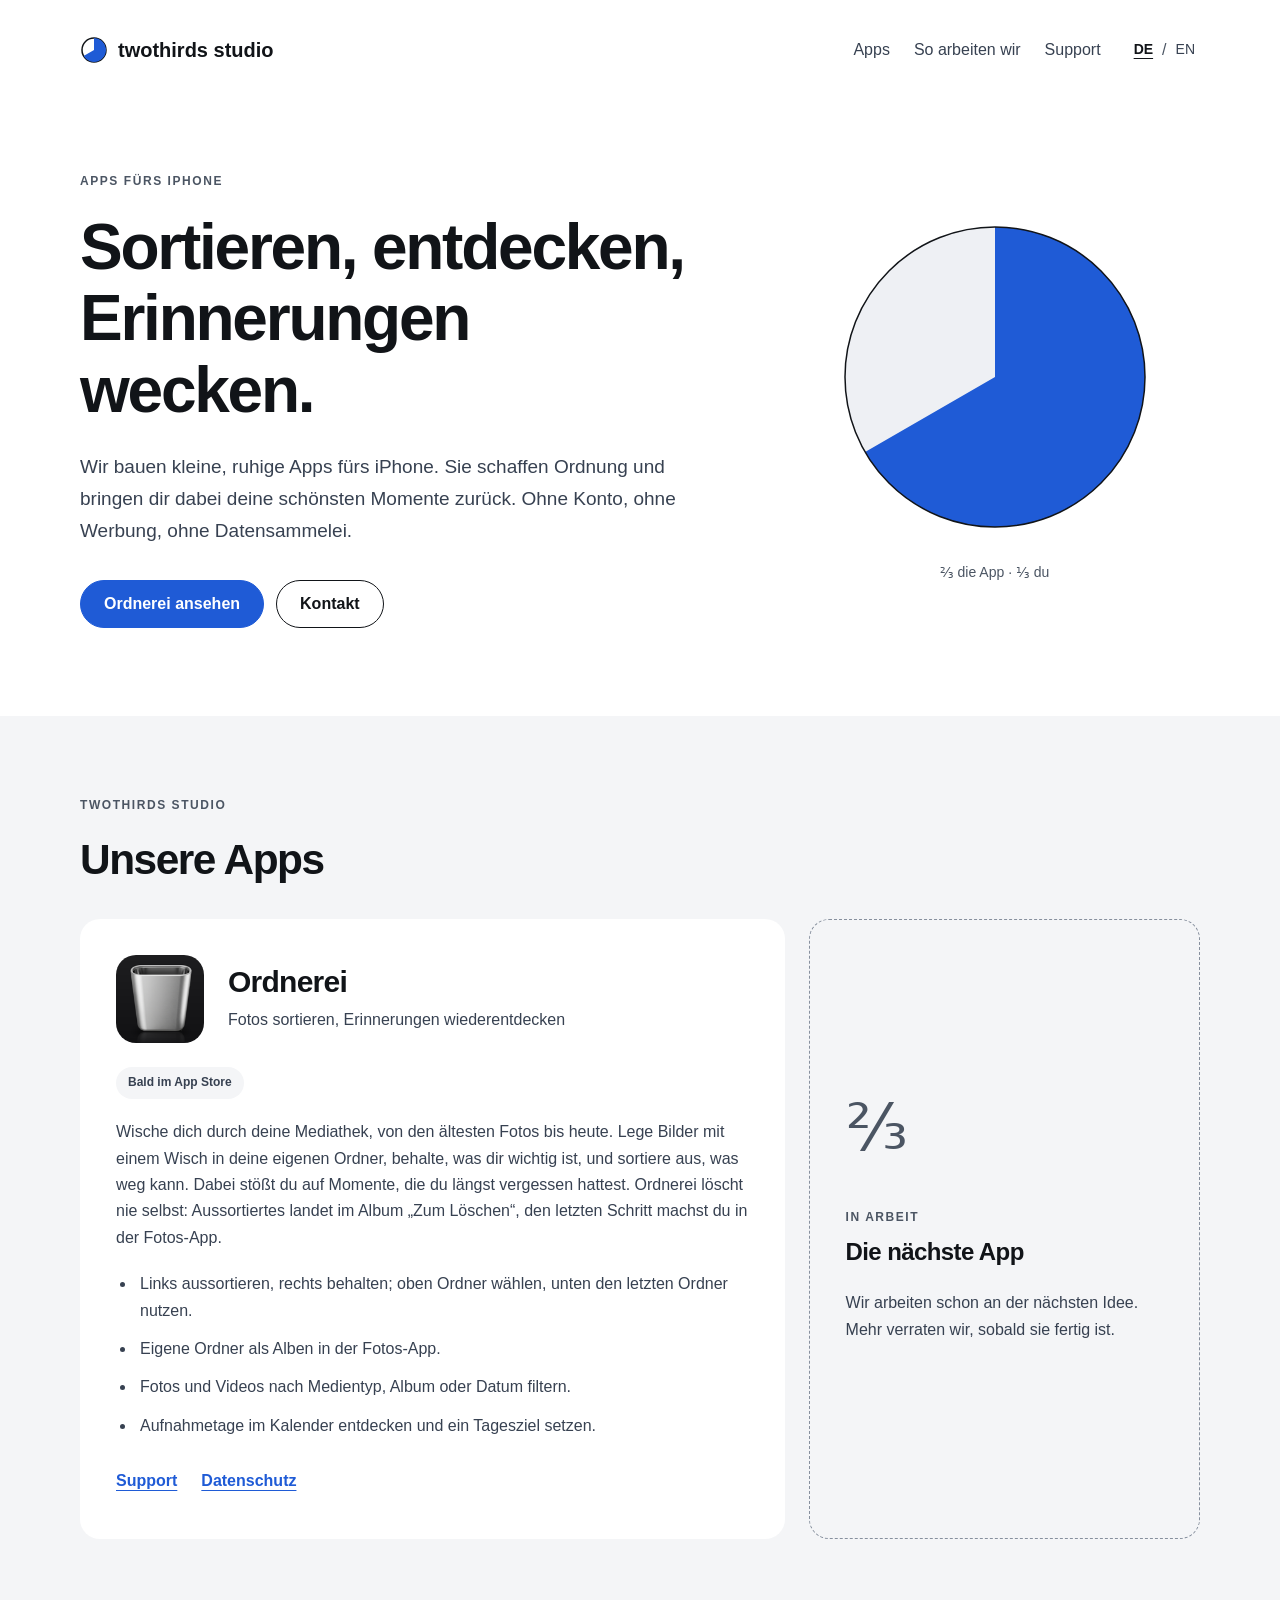
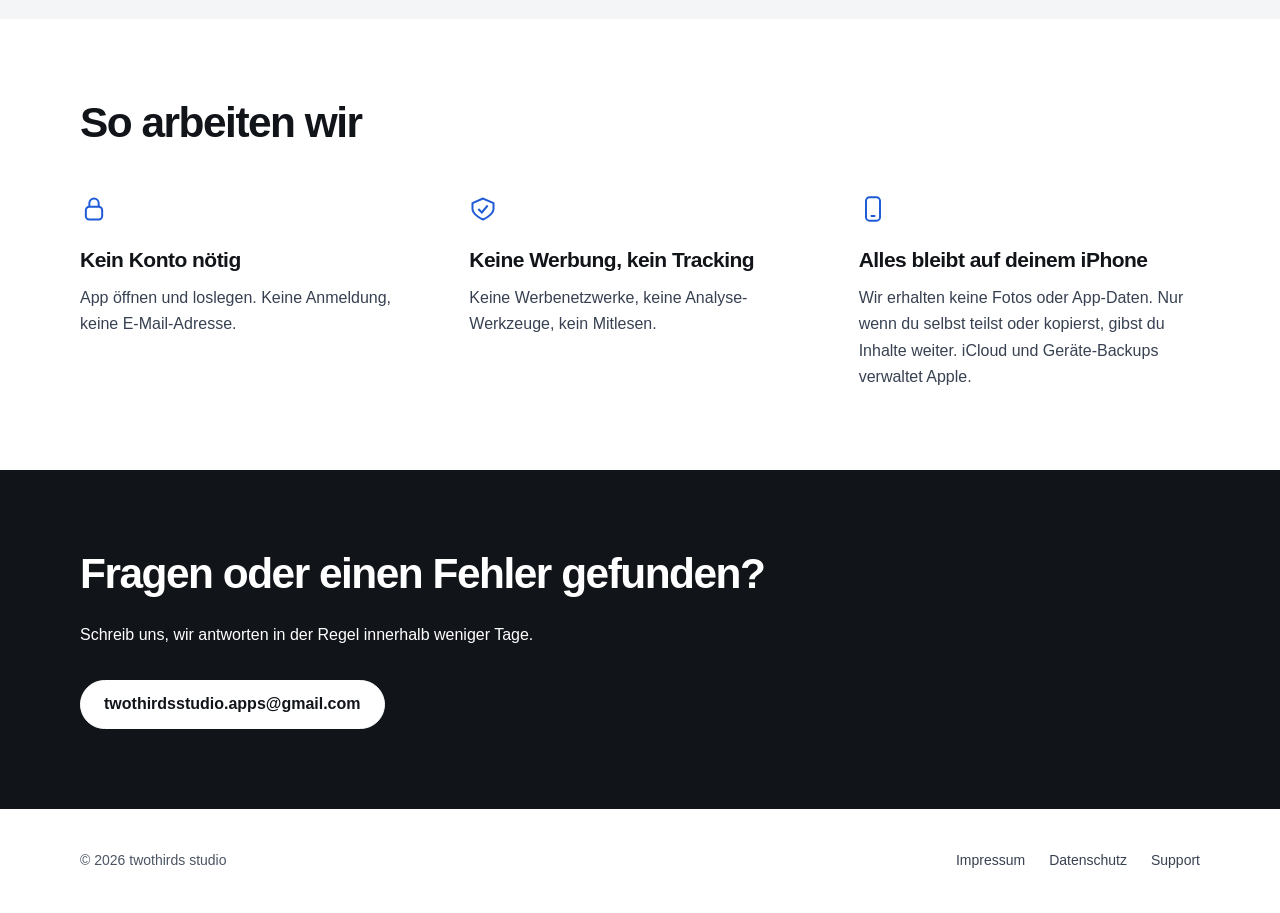
==== index.html @ ed1c98f0 "Add files via upload" ====
<!doctype html>
<html lang="de"><head><meta charset="utf-8"><meta name="viewport" content="width=device-width, initial-scale=1"><title>twothirds studio – Ruhige Apps fürs iPhone</title><meta name="description" content="Entdecke Ordnerei: Fotos und Videos sortieren und Erinnerungen wiederentdecken. Ohne Konto, Werbung oder Tracking."><link rel="stylesheet" href="/assets/style.css"><link rel="icon" href="/assets/favicon.svg" type="image/svg+xml"><link rel="canonical" href="https://twothirdsstudio.github.io/"><link rel="alternate" hreflang="de" href="https://twothirdsstudio.github.io/"><link rel="alternate" hreflang="en" href="https://twothirdsstudio.github.io/en/"></head><body>
<a class="skip" href="#main">Zum Inhalt</a>
<header class="wrap header"><a class="brand" href="/"><img src="/assets/logo.svg" alt="" width="28" height="28">twothirds studio</a><nav class="main-nav" aria-label="Hauptnavigation"><a href="/#apps">Apps</a><a href="/#prinzipien">So arbeiten wir</a><a href="/support/">Support</a></nav><nav class="languages" aria-label="Sprache"><a href="/" lang="de" hreflang="de" aria-current="page">DE</a> <span aria-hidden="true">/</span> <a href="/en/" lang="en" hreflang="en">EN</a></nav></header>
<main id="main"><section class="wrap hero"><div><p class="eyebrow">Apps fürs iPhone</p><h1>Sortieren, entdecken, Erinnerungen wecken.</h1><p class="lead">Wir bauen kleine, ruhige Apps fürs iPhone. Sie schaffen Ordnung und bringen dir dabei deine schönsten Momente zurück. Ohne Konto, ohne Werbung, ohne Datensammelei.</p><div class="actions"><a href="#apps" class="button primary">Ordnerei ansehen</a><a href="/support/" class="button">Kontakt</a></div></div><figure class="hero-art"><svg viewBox="0 0 320 320" width="320" height="320" aria-hidden="true"><circle cx="160" cy="160" r="150" fill="#EEF0F4"/><path d="M160 160 L160 10 A150 150 0 1 1 30.1 235 Z" fill="#1F5BD6"/><circle cx="160" cy="160" r="150" fill="none" stroke="#111418" stroke-width="1.5"/></svg><figcaption>⅔ die App · ⅓ du</figcaption></figure></section>
<section class="surface section" id="apps"><div class="wrap"><p class="eyebrow">twothirds studio</p><h2>Unsere Apps</h2><div class="app-grid"><article class="card app-card"><div class="app-heading"><img class="app-icon" src="/assets/ordnerei-icon.png" width="144" height="144" alt="App-Icon von Ordnerei"><div><h3>Ordnerei</h3><p>Fotos sortieren, Erinnerungen wiederentdecken</p></div></div><p class="badge">Bald im App Store</p><p>Wische dich durch deine Mediathek, von den ältesten Fotos bis heute. Lege Bilder mit einem Wisch in deine eigenen Ordner, behalte, was dir wichtig ist, und sortiere aus, was weg kann. Dabei stößt du auf Momente, die du längst vergessen hattest. Ordnerei löscht nie selbst: Aussortiertes landet im Album „Zum Löschen“, den letzten Schritt machst du in der Fotos-App.</p><ul><li>Links aussortieren, rechts behalten; oben Ordner wählen, unten den letzten Ordner nutzen.</li><li>Eigene Ordner als Alben in der Fotos-App.</li><li>Fotos und Videos nach Medientyp, Album oder Datum filtern.</li><li>Aufnahmetage im Kalender entdecken und ein Tagesziel setzen.</li></ul><div class="text-links"><a href="/support/">Support</a><a href="/datenschutz/">Datenschutz</a></div><!-- Erst nach Veröffentlichung aktivieren: <a class="button primary" href="[APP-STORE-LINK]">App Store</a> --></article><article class="card upcoming"><span class="next-symbol" aria-hidden="true">⅔</span><p class="eyebrow">In Arbeit</p><h3>Die nächste App</h3><p>Wir arbeiten schon an der nächsten Idee. Mehr verraten wir, sobald sie fertig ist.</p></article></div></div></section>
<section class="wrap section" id="prinzipien"><h2>So arbeiten wir</h2><div class="principles"><article><svg viewBox="0 0 24 24" width="28" height="28" fill="none" stroke="currentColor" stroke-width="1.7" aria-hidden="true"><rect x="5" y="10" width="14" height="11" rx="3"/><path d="M8 10V7a4 4 0 0 1 8 0v3"/></svg><h3>Kein Konto nötig</h3><p>App öffnen und loslegen. Keine Anmeldung, keine E-Mail-Adresse.</p></article><article><svg viewBox="0 0 24 24" width="28" height="28" fill="none" stroke="currentColor" stroke-width="1.7" aria-hidden="true"><path d="M12 3 3 7v5c0 5 9 9 9 9s9-4 9-9V7z"/><path d="m8 12 3 3 5-6"/></svg><h3>Keine Werbung, kein Tracking</h3><p>Keine Werbenetzwerke, keine Analyse-Werkzeuge, kein Mitlesen.</p></article><article><svg viewBox="0 0 24 24" width="28" height="28" fill="none" stroke="currentColor" stroke-width="1.7" aria-hidden="true"><rect x="6" y="2" width="12" height="20" rx="3"/><path d="M10 18h4"/></svg><h3>Alles bleibt auf deinem iPhone</h3><p>Wir erhalten keine Fotos oder App-Daten. Nur wenn du selbst teilst oder kopierst, gibst du Inhalte weiter. iCloud und Geräte-Backups verwaltet Apple.</p></article></div></section>
<section class="contact-band section"><div class="wrap"><h2>Fragen oder einen Fehler gefunden?</h2><p>Schreib uns, wir antworten in der Regel innerhalb weniger Tage.</p><a href="mailto:twothirdsstudio.apps@gmail.com" class="button light">twothirdsstudio.apps@gmail.com</a></div></section></main><footer class="wrap footer"><p>© 2026 twothirds studio</p><nav aria-label="Fußnavigation"><a href="/impressum/">Impressum</a><a href="/datenschutz/">Datenschutz</a><a href="/support/">Support</a></nav></footer></body></html>
---- assets/style.css ----
:root{color-scheme:light;--ink:#111418;--body:#374151;--muted:#4B5563;--surface:#F4F5F7;--blue:#1F5BD6}*{box-sizing:border-box}html{scroll-padding-top:24px}body{margin:0;background:#fff;color:var(--ink);font-family:-apple-system,BlinkMacSystemFont,"Segoe UI",Roboto,Helvetica,Arial,sans-serif;font-size:16px;line-height:1.65}a{color:var(--blue);text-underline-offset:4px}a:hover{text-decoration-thickness:2px}a:focus-visible,summary:focus-visible{outline:3px solid var(--blue);outline-offset:5px}img,svg{max-width:100%;vertical-align:middle}p{color:var(--body);margin:0 0 20px}h1,h2,h3{line-height:1.12;letter-spacing:-.035em;margin:0 0 24px;overflow-wrap:break-word}h1{font-size:clamp(2.65rem,5vw,4.5rem);font-weight:750}h2{font-size:clamp(2rem,3.5vw,2.65rem)}h3{font-size:1.5rem;letter-spacing:-.025em}.wrap{width:calc(100% - 48px);max-width:1120px;margin-inline:auto}.header{display:flex;align-items:center;gap:28px;min-height:100px}.brand{display:inline-flex;gap:10px;align-items:center;font-size:20px;font-weight:750;color:var(--ink);text-decoration:none;white-space:nowrap;min-height:44px}.main-nav{margin-left:auto;display:flex;gap:24px}.main-nav a,.languages a,.footer a{display:inline-flex;align-items:center;min-height:44px;text-decoration:none;color:var(--body)}.main-nav a:hover,.footer a:hover{text-decoration:underline}.languages{display:flex;align-items:center;gap:4px;white-space:nowrap}.languages a{padding-inline:5px;font-size:14px}.languages a[aria-current]{color:var(--ink);font-weight:750;text-decoration:underline}.languages span{color:var(--muted)}.section{padding-block:80px}.hero{display:grid;grid-template-columns:minmax(0,1.55fr) minmax(0,1fr);align-items:center;gap:72px;padding-block:72px 88px}.eyebrow{text-transform:uppercase;letter-spacing:.13em;font-size:12px;font-weight:750;color:var(--muted);margin-bottom:20px}.lead{font-size:19px;line-height:1.7;max-width:600px}.actions{display:flex;flex-wrap:wrap;gap:12px;margin-top:32px}.button{display:inline-flex;align-items:center;justify-content:center;min-height:48px;border:1px solid var(--ink);border-radius:999px;padding:12px 23px;color:var(--ink);font-weight:650;text-decoration:none;text-align:center;line-height:1.4;max-width:100%;overflow-wrap:anywhere}.button:hover{background:#EEF0F4}.primary{color:#fff;background:var(--blue);border-color:var(--blue)}.primary:hover{background:#1749b2;border-color:#1749b2}.hero-art{margin:0;text-align:center}.hero-art svg{width:320px;height:auto}.hero-art figcaption{font-size:14px;color:var(--muted);margin-top:24px}.surface{background:var(--surface)}.app-grid{display:grid;grid-template-columns:minmax(0,1.8fr) minmax(0,1fr);gap:24px;margin-top:36px}.card{padding:36px;border-radius:20px;background:#fff;min-width:0}.app-heading{display:flex;gap:24px;align-items:center;margin-bottom:24px}.app-heading h3{font-size:30px;margin-bottom:8px}.app-heading p{margin:0}.app-icon{width:88px;height:88px;border-radius:20px;flex-shrink:0}.badge{display:inline-block;background:var(--surface);padding:6px 12px;border-radius:999px;font-size:12px;font-weight:650;color:var(--body)}ul{padding-left:20px;color:var(--body)}li{padding-left:4px;margin-bottom:12px}.text-links{display:flex;flex-wrap:wrap;gap:24px;margin-top:20px}.text-links a{display:inline-flex;align-items:center;min-height:44px;font-weight:650}.upcoming{border:1.5px dashed #87909e;background:transparent;display:flex;flex-direction:column;justify-content:center}.next-symbol{font-size:64px;color:var(--muted);line-height:1;margin-bottom:48px}.upcoming .eyebrow{margin-bottom:12px}.principles{display:grid;grid-template-columns:repeat(3,minmax(0,1fr));gap:48px;margin-top:48px}.principles svg{margin-bottom:24px;color:var(--blue)}.principles h3{font-size:21px;line-height:1.25;margin-bottom:12px}.principles p{margin:0}.contact-band{background:var(--ink);color:#fff}.contact-band h2{max-width:700px}.contact-band p{color:#fff}.light{background:#fff;border-color:#fff;color:var(--ink);margin-top:12px}.footer{display:flex;justify-content:space-between;align-items:center;gap:24px;padding-block:30px}.footer p{margin:0;font-size:14px;color:var(--muted)}.footer nav{display:flex;flex-wrap:wrap;gap:24px;font-size:14px}.reading{max-width:800px;min-height:65vh}.reading h1{font-size:clamp(2.5rem,6vw,3.75rem)}.contact-box{padding:32px;background:var(--surface);border-radius:20px;margin-block:36px 64px}.contact-box h2{font-size:28px}.reading>h2{font-size:28px}details{border-bottom:1px solid #d7dce3}summary{cursor:pointer;font-weight:650;padding:22px 0;min-height:44px;line-height:1.5}details p{padding:0 0 12px}.legal h2{font-size:24px;letter-spacing:-.02em;margin-top:40px;margin-bottom:16px}.legal p{overflow-wrap:anywhere}.legal p a{display:inline-block;min-height:44px;line-height:44px}.skip{position:absolute;left:24px;top:-100px;padding:12px 20px;z-index:10;background:#fff;border:2px solid var(--blue)}.skip:focus{top:12px}@media(max-width:900px){.header{flex-wrap:wrap;gap:8px 24px;padding-block:20px}.languages{margin-left:auto;order:1}.main-nav{order:2;flex-basis:100%;margin-left:0;gap:24px}.hero{gap:32px}.app-grid{grid-template-columns:1fr}.upcoming{display:block}.next-symbol{display:block;margin-bottom:24px}.principles{gap:24px}.brand{font-size:18px}}@media(max-width:620px){.hero{grid-template-columns:1fr;padding-block:48px 64px;gap:48px}.hero-art svg{width:240px}.section{padding-block:64px}.hero-art figcaption{margin-top:16px}.card{padding:24px}.app-heading{gap:16px;align-items:flex-start}.app-icon{width:64px;height:64px;border-radius:15px}.app-heading h3{font-size:27px}.principles{grid-template-columns:1fr;gap:36px}.principles svg{margin-bottom:16px}.footer{align-items:flex-start;flex-direction:column;gap:12px}.footer nav{gap:20px}.contact-box{padding:24px}.main-nav{gap:20px;font-size:14px}.languages{gap:0}.brand{gap:7px;font-size:17px}.header{column-gap:8px}.lead{font-size:18px}.contact-band .button,.contact-box .button{font-size:14px;padding-inline:16px}}@media(prefers-reduced-motion:no-preference){a{transition:background-color .15s,color .15s}}@media print{.header,.footer,.skip,.actions{display:none}.section,.hero{padding-block:24px}.wrap{width:100%}details p{display:block}.contact-band{background:#fff;color:#111418}.contact-band p{color:#111418}}
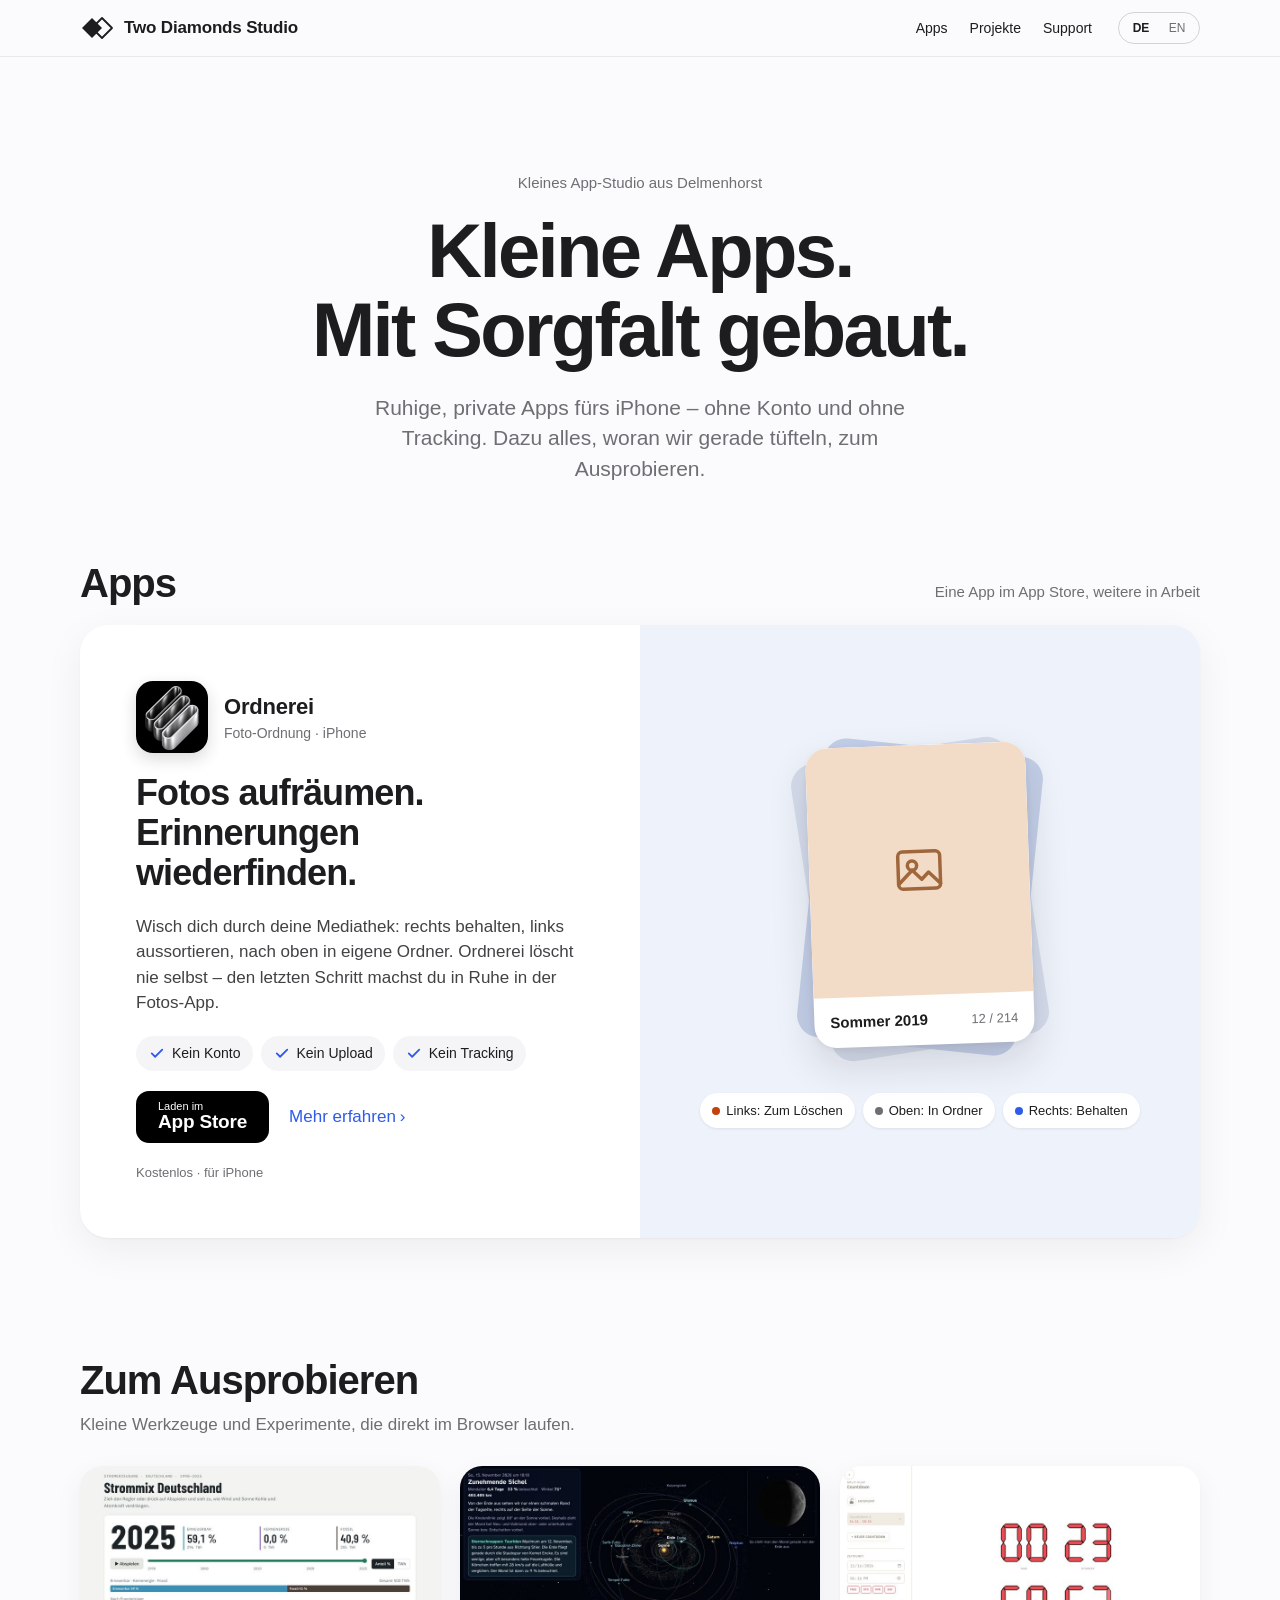
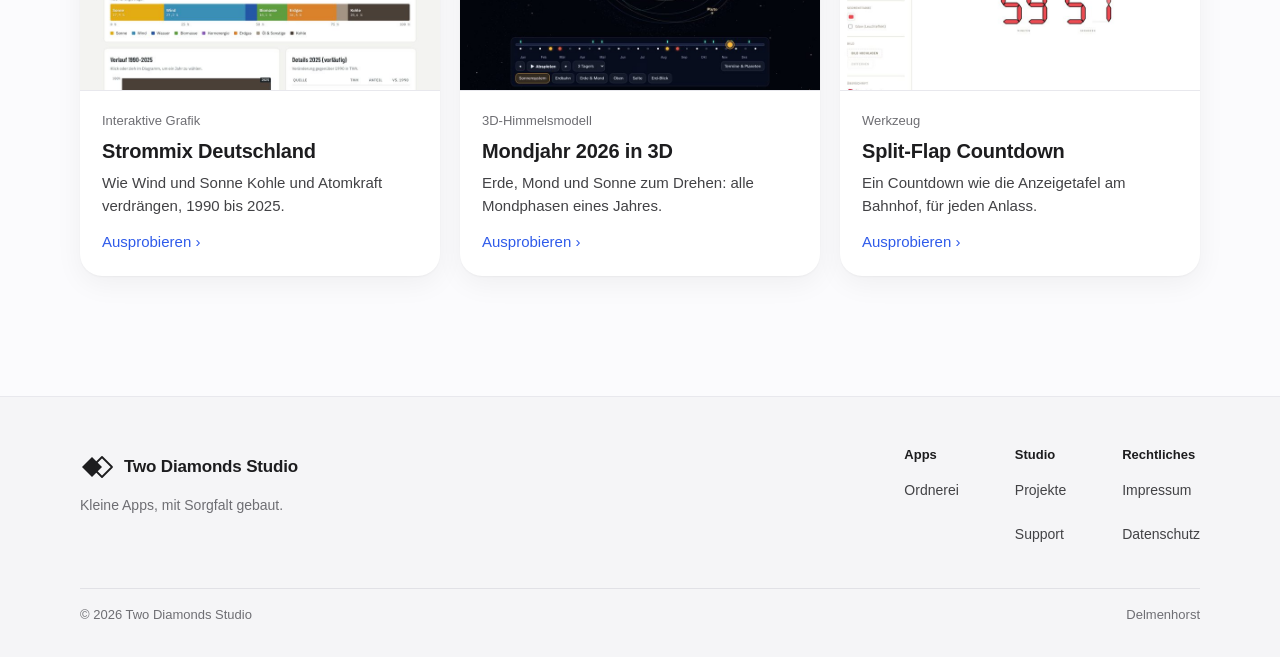
==== commit e2ab1890: "Neue Website: App-Hub Two Diamonds Studio Startseite als App-Hub (DE/EN), eigene Ordnerei-Seite, dre" ====
--- a/index.html
+++ b/index.html
@@ -1,8 +1,10 @@
 <!doctype html>
-<html lang="de"><head><meta charset="utf-8"><meta name="viewport" content="width=device-width, initial-scale=1"><title>twothirds studio – Ruhige Apps fürs iPhone</title><meta name="description" content="Entdecke Ordnerei: Fotos und Videos sortieren und Erinnerungen wiederentdecken. Ohne Konto, Werbung oder Tracking."><link rel="stylesheet" href="/assets/style.css"><link rel="icon" href="/assets/favicon.svg" type="image/svg+xml"><link rel="canonical" href="https://twothirdsstudio.github.io/"><link rel="alternate" hreflang="de" href="https://twothirdsstudio.github.io/"><link rel="alternate" hreflang="en" href="https://twothirdsstudio.github.io/en/"></head><body>
+<html lang="de"><head><meta charset="utf-8"><meta name="viewport" content="width=device-width, initial-scale=1"><title>Two Diamonds Studio – Ruhige Apps fürs iPhone</title><meta name="description" content="Kleines App-Studio aus Delmenhorst. Entdecke Ordnerei: Fotos sortieren und Erinnerungen wiederfinden. Ohne Konto, ohne Tracking."><meta property="og:title" content="Two Diamonds Studio – Ruhige Apps fürs iPhone"><meta property="og:description" content="Kleines App-Studio aus Delmenhorst. Entdecke Ordnerei: Fotos sortieren und Erinnerungen wiederfinden. Ohne Konto, ohne Tracking."><meta property="og:type" content="website"><meta property="og:url" content="https://twodiamondsstudio.com/"><meta property="og:image" content="https://twodiamondsstudio.com/assets/og.png"><meta name="theme-color" content="#FBFBFD"><link rel="stylesheet" href="/assets/style.css"><link rel="icon" href="/assets/favicon.svg" type="image/svg+xml"><link rel="apple-touch-icon" href="/assets/ordnerei-icon.png"><link rel="canonical" href="https://twodiamondsstudio.com/"><link rel="alternate" hreflang="de" href="https://twodiamondsstudio.com/"><link rel="alternate" hreflang="en" href="https://twodiamondsstudio.com/en/"><link rel="alternate" hreflang="x-default" href="https://twodiamondsstudio.com/"></head><body>
 <a class="skip" href="#main">Zum Inhalt</a>
-<header class="wrap header"><a class="brand" href="/"><img src="/assets/logo.svg" alt="" width="28" height="28">twothirds studio</a><nav class="main-nav" aria-label="Hauptnavigation"><a href="/#apps">Apps</a><a href="/#prinzipien">So arbeiten wir</a><a href="/support/">Support</a></nav><nav class="languages" aria-label="Sprache"><a href="/" lang="de" hreflang="de" aria-current="page">DE</a> <span aria-hidden="true">/</span> <a href="/en/" lang="en" hreflang="en">EN</a></nav></header>
-<main id="main"><section class="wrap hero"><div><p class="eyebrow">Apps fürs iPhone</p><h1>Sortieren, entdecken, Erinnerungen wecken.</h1><p class="lead">Wir bauen kleine, ruhige Apps fürs iPhone. Sie schaffen Ordnung und bringen dir dabei deine schönsten Momente zurück. Ohne Konto, ohne Werbung, ohne Datensammelei.</p><div class="actions"><a href="#apps" class="button primary">Ordnerei ansehen</a><a href="/support/" class="button">Kontakt</a></div></div><figure class="hero-art"><svg viewBox="0 0 320 320" width="320" height="320" aria-hidden="true"><circle cx="160" cy="160" r="150" fill="#EEF0F4"/><path d="M160 160 L160 10 A150 150 0 1 1 30.1 235 Z" fill="#1F5BD6"/><circle cx="160" cy="160" r="150" fill="none" stroke="#111418" stroke-width="1.5"/></svg><figcaption>⅔ die App · ⅓ du</figcaption></figure></section>
-<section class="surface section" id="apps"><div class="wrap"><p class="eyebrow">twothirds studio</p><h2>Unsere Apps</h2><div class="app-grid"><article class="card app-card"><div class="app-heading"><img class="app-icon" src="/assets/ordnerei-icon.png" width="144" height="144" alt="App-Icon von Ordnerei"><div><h3>Ordnerei</h3><p>Fotos sortieren, Erinnerungen wiederentdecken</p></div></div><p class="badge">Bald im App Store</p><p>Wische dich durch deine Mediathek, von den ältesten Fotos bis heute. Lege Bilder mit einem Wisch in deine eigenen Ordner, behalte, was dir wichtig ist, und sortiere aus, was weg kann. Dabei stößt du auf Momente, die du längst vergessen hattest. Ordnerei löscht nie selbst: Aussortiertes landet im Album „Zum Löschen“, den letzten Schritt machst du in der Fotos-App.</p><ul><li>Links aussortieren, rechts behalten; oben Ordner wählen, unten den letzten Ordner nutzen.</li><li>Eigene Ordner als Alben in der Fotos-App.</li><li>Fotos und Videos nach Medientyp, Album oder Datum filtern.</li><li>Aufnahmetage im Kalender entdecken und ein Tagesziel setzen.</li></ul><div class="text-links"><a href="/support/">Support</a><a href="/datenschutz/">Datenschutz</a></div><!-- Erst nach Veröffentlichung aktivieren: <a class="button primary" href="[APP-STORE-LINK]">App Store</a> --></article><article class="card upcoming"><span class="next-symbol" aria-hidden="true">⅔</span><p class="eyebrow">In Arbeit</p><h3>Die nächste App</h3><p>Wir arbeiten schon an der nächsten Idee. Mehr verraten wir, sobald sie fertig ist.</p></article></div></div></section>
-<section class="wrap section" id="prinzipien"><h2>So arbeiten wir</h2><div class="principles"><article><svg viewBox="0 0 24 24" width="28" height="28" fill="none" stroke="currentColor" stroke-width="1.7" aria-hidden="true"><rect x="5" y="10" width="14" height="11" rx="3"/><path d="M8 10V7a4 4 0 0 1 8 0v3"/></svg><h3>Kein Konto nötig</h3><p>App öffnen und loslegen. Keine Anmeldung, keine E-Mail-Adresse.</p></article><article><svg viewBox="0 0 24 24" width="28" height="28" fill="none" stroke="currentColor" stroke-width="1.7" aria-hidden="true"><path d="M12 3 3 7v5c0 5 9 9 9 9s9-4 9-9V7z"/><path d="m8 12 3 3 5-6"/></svg><h3>Keine Werbung, kein Tracking</h3><p>Keine Werbenetzwerke, keine Analyse-Werkzeuge, kein Mitlesen.</p></article><article><svg viewBox="0 0 24 24" width="28" height="28" fill="none" stroke="currentColor" stroke-width="1.7" aria-hidden="true"><rect x="6" y="2" width="12" height="20" rx="3"/><path d="M10 18h4"/></svg><h3>Alles bleibt auf deinem iPhone</h3><p>Wir erhalten keine Fotos oder App-Daten. Nur wenn du selbst teilst oder kopierst, gibst du Inhalte weiter. iCloud und Geräte-Backups verwaltet Apple.</p></article></div></section>
-<section class="contact-band section"><div class="wrap"><h2>Fragen oder einen Fehler gefunden?</h2><p>Schreib uns, wir antworten in der Regel innerhalb weniger Tage.</p><a href="mailto:twothirdsstudio.apps@gmail.com" class="button light">twothirdsstudio.apps@gmail.com</a></div></section></main><footer class="wrap footer"><p>© 2026 twothirds studio</p><nav aria-label="Fußnavigation"><a href="/impressum/">Impressum</a><a href="/datenschutz/">Datenschutz</a><a href="/support/">Support</a></nav></footer></body></html>
+<header class="site-header"><div class="wrap bar"><a class="brand" href="/"><svg class="mark" viewBox="0 0 34 24" width="34" height="24" aria-hidden="true"><path d="M12 2 22 12 12 22 2 12Z" fill="#1D1D1F"/><path d="M22 2 32 12 22 22 12 12Z" fill="none" stroke="#1D1D1F" stroke-width="1.8" stroke-linejoin="round"/></svg><span>Two Diamonds Studio</span></a><nav class="main-nav" aria-label="Hauptnavigation"><a href="/#apps">Apps</a><a href="/#projekte">Projekte</a><a href="/support/">Support</a></nav><nav class="languages" aria-label="Sprache"><a href="/" lang="de" hreflang="de" aria-current="page">DE</a><a href="/en/" lang="en" hreflang="en">EN</a></nav></div></header>
+<main id="main"><section class="wrap hero reveal"><p class="kicker">Kleines App-Studio aus Delmenhorst</p><h1>Kleine Apps.<br>Mit Sorgfalt gebaut.</h1><p class="lead">Ruhige, private Apps fürs iPhone – ohne Konto und ohne Tracking. Dazu alles, woran wir gerade tüfteln, zum Ausprobieren.</p></section>
+<section class="wrap" id="apps"><div class="sec-head reveal"><h2>Apps</h2><p>Eine App im App Store, weitere in Arbeit</p></div><article class="feature reveal"><div class="feature-text"><div class="app-id"><img src="/assets/ordnerei-icon.png" width="72" height="72" alt=""><div><p class="app-name">Ordnerei</p><p class="app-kind">Foto-Ordnung · iPhone</p></div></div><h3>Fotos aufräumen.<br>Erinnerungen wiederfinden.</h3><p>Wisch dich durch deine Mediathek: rechts behalten, links aussortieren, nach oben in eigene Ordner. Ordnerei löscht nie selbst – den letzten Schritt machst du in Ruhe in der Fotos-App.</p><ul class="chips"><li><svg viewBox="0 0 24 24" width="18" height="18" fill="none" stroke="currentColor" stroke-width="2.4" stroke-linecap="round" stroke-linejoin="round" aria-hidden="true"><path d="M5 12.5l4.5 4.5L19 7.5"/></svg>Kein Konto</li><li><svg viewBox="0 0 24 24" width="18" height="18" fill="none" stroke="currentColor" stroke-width="2.4" stroke-linecap="round" stroke-linejoin="round" aria-hidden="true"><path d="M5 12.5l4.5 4.5L19 7.5"/></svg>Kein Upload</li><li><svg viewBox="0 0 24 24" width="18" height="18" fill="none" stroke="currentColor" stroke-width="2.4" stroke-linecap="round" stroke-linejoin="round" aria-hidden="true"><path d="M5 12.5l4.5 4.5L19 7.5"/></svg>Kein Tracking</li></ul><div class="cta"><a class="store" href="https://apps.apple.com/de/app/ordnerei/id6831153735" aria-label="Ordnerei im App Store laden"><span>Laden im</span><strong>App Store</strong></a><a class="more" href="/ordnerei/">Mehr erfahren <span aria-hidden="true">›</span></a></div><p class="fine">Kostenlos · für iPhone</p></div><div class="visual"><div class="stack" aria-hidden="true"><i class="c3"></i><i class="c2"></i><div class="c1"><div class="photo"><svg width="56" height="56" viewBox="0 0 24 24" fill="none" stroke="currentColor" stroke-width="1.5" stroke-linecap="round" stroke-linejoin="round"><rect x="3" y="4" width="18" height="16" rx="2"/><circle cx="9" cy="10" r="2"/><path d="M3 18l6-6 4 4 3-3 5 5"/></svg></div><div class="meta"><b>Sommer 2019</b><span>12 / 214</span></div></div></div><ul class="legend"><li><i style="background:#C2410C"></i>Links: Zum Löschen</li><li><i style="background:#6E6E73"></i>Oben: In Ordner</li><li><i style="background:var(--accent)"></i>Rechts: Behalten</li></ul></div></article></section>
+<section class="wrap projects" id="projekte"><div class="reveal"><h2>Zum Ausprobieren</h2><p class="sub">Kleine Werkzeuge und Experimente, die direkt im Browser laufen.</p></div><div class="grid"><a class="tile reveal" href="/projekte/strommix/"><img src="/assets/projekte/strommix.jpg" width="800" height="500" alt="" loading="lazy"><div><span class="kind">Interaktive Grafik</span><span class="name">Strommix Deutschland</span><span class="blurb">Wie Wind und Sonne Kohle und Atomkraft verdrängen, 1990 bis 2025.</span><span class="go">Ausprobieren <span aria-hidden="true">›</span></span></div></a><a class="tile reveal" href="/projekte/mondjahr/"><img src="/assets/projekte/mondjahr.jpg" width="800" height="500" alt="" loading="lazy"><div><span class="kind">3D-Himmelsmodell</span><span class="name">Mondjahr 2026 in 3D</span><span class="blurb">Erde, Mond und Sonne zum Drehen: alle Mondphasen eines Jahres.</span><span class="go">Ausprobieren <span aria-hidden="true">›</span></span></div></a><a class="tile reveal" href="/projekte/countdown/"><img src="/assets/projekte/countdown.jpg" width="800" height="500" alt="" loading="lazy"><div><span class="kind">Werkzeug</span><span class="name">Split-Flap Countdown</span><span class="blurb">Ein Countdown wie die Anzeigetafel am Bahnhof, für jeden Anlass.</span><span class="go">Ausprobieren <span aria-hidden="true">›</span></span></div></a></div></section>
+</main>
+<footer class="site-footer"><div class="wrap foot-top"><div class="foot-brand"><span class="brand"><svg class="mark" viewBox="0 0 34 24" width="34" height="24" aria-hidden="true"><path d="M12 2 22 12 12 22 2 12Z" fill="#1D1D1F"/><path d="M22 2 32 12 22 22 12 12Z" fill="none" stroke="#1D1D1F" stroke-width="1.8" stroke-linejoin="round"/></svg><span>Two Diamonds Studio</span></span><p>Kleine Apps, mit Sorgfalt gebaut.</p></div><div class="foot-cols"><nav aria-label="Apps"><p>Apps</p><a href="/ordnerei/">Ordnerei</a></nav><nav aria-label="Studio"><p>Studio</p><a href="/#projekte">Projekte</a><a href="/support/">Support</a></nav><nav aria-label="Rechtliches"><p>Rechtliches</p><a href="/impressum/">Impressum</a><a href="/datenschutz/">Datenschutz</a></nav></div></div><div class="wrap foot-bottom"><span>© 2026 Two Diamonds Studio</span><span>Delmenhorst</span></div></footer>
+<script src="/assets/site.js" defer></script></body></html>
--- a/assets/style.css
+++ b/assets/style.css
@@ -1 +1,151 @@
-:root{color-scheme:light;--ink:#111418;--body:#374151;--muted:#4B5563;--surface:#F4F5F7;--blue:#1F5BD6}*{box-sizing:border-box}html{scroll-padding-top:24px}body{margin:0;background:#fff;color:var(--ink);font-family:-apple-system,BlinkMacSystemFont,"Segoe UI",Roboto,Helvetica,Arial,sans-serif;font-size:16px;line-height:1.65}a{color:var(--blue);text-underline-offset:4px}a:hover{text-decoration-thickness:2px}a:focus-visible,summary:focus-visible{outline:3px solid var(--blue);outline-offset:5px}img,svg{max-width:100%;vertical-align:middle}p{color:var(--body);margin:0 0 20px}h1,h2,h3{line-height:1.12;letter-spacing:-.035em;margin:0 0 24px;overflow-wrap:break-word}h1{font-size:clamp(2.65rem,5vw,4.5rem);font-weight:750}h2{font-size:clamp(2rem,3.5vw,2.65rem)}h3{font-size:1.5rem;letter-spacing:-.025em}.wrap{width:calc(100% - 48px);max-width:1120px;margin-inline:auto}.header{display:flex;align-items:center;gap:28px;min-height:100px}.brand{display:inline-flex;gap:10px;align-items:center;font-size:20px;font-weight:750;color:var(--ink);text-decoration:none;white-space:nowrap;min-height:44px}.main-nav{margin-left:auto;display:flex;gap:24px}.main-nav a,.languages a,.footer a{display:inline-flex;align-items:center;min-height:44px;text-decoration:none;color:var(--body)}.main-nav a:hover,.footer a:hover{text-decoration:underline}.languages{display:flex;align-items:center;gap:4px;white-space:nowrap}.languages a{padding-inline:5px;font-size:14px}.languages a[aria-current]{color:var(--ink);font-weight:750;text-decoration:underline}.languages span{color:var(--muted)}.section{padding-block:80px}.hero{display:grid;grid-template-columns:minmax(0,1.55fr) minmax(0,1fr);align-items:center;gap:72px;padding-block:72px 88px}.eyebrow{text-transform:uppercase;letter-spacing:.13em;font-size:12px;font-weight:750;color:var(--muted);margin-bottom:20px}.lead{font-size:19px;line-height:1.7;max-width:600px}.actions{display:flex;flex-wrap:wrap;gap:12px;margin-top:32px}.button{display:inline-flex;align-items:center;justify-content:center;min-height:48px;border:1px solid var(--ink);border-radius:999px;padding:12px 23px;color:var(--ink);font-weight:650;text-decoration:none;text-align:center;line-height:1.4;max-width:100%;overflow-wrap:anywhere}.button:hover{background:#EEF0F4}.primary{color:#fff;background:var(--blue);border-color:var(--blue)}.primary:hover{background:#1749b2;border-color:#1749b2}.hero-art{margin:0;text-align:center}.hero-art svg{width:320px;height:auto}.hero-art figcaption{font-size:14px;color:var(--muted);margin-top:24px}.surface{background:var(--surface)}.app-grid{display:grid;grid-template-columns:minmax(0,1.8fr) minmax(0,1fr);gap:24px;margin-top:36px}.card{padding:36px;border-radius:20px;background:#fff;min-width:0}.app-heading{display:flex;gap:24px;align-items:center;margin-bottom:24px}.app-heading h3{font-size:30px;margin-bottom:8px}.app-heading p{margin:0}.app-icon{width:88px;height:88px;border-radius:20px;flex-shrink:0}.badge{display:inline-block;background:var(--surface);padding:6px 12px;border-radius:999px;font-size:12px;font-weight:650;color:var(--body)}ul{padding-left:20px;color:var(--body)}li{padding-left:4px;margin-bottom:12px}.text-links{display:flex;flex-wrap:wrap;gap:24px;margin-top:20px}.text-links a{display:inline-flex;align-items:center;min-height:44px;font-weight:650}.upcoming{border:1.5px dashed #87909e;background:transparent;display:flex;flex-direction:column;justify-content:center}.next-symbol{font-size:64px;color:var(--muted);line-height:1;margin-bottom:48px}.upcoming .eyebrow{margin-bottom:12px}.principles{display:grid;grid-template-columns:repeat(3,minmax(0,1fr));gap:48px;margin-top:48px}.principles svg{margin-bottom:24px;color:var(--blue)}.principles h3{font-size:21px;line-height:1.25;margin-bottom:12px}.principles p{margin:0}.contact-band{background:var(--ink);color:#fff}.contact-band h2{max-width:700px}.contact-band p{color:#fff}.light{background:#fff;border-color:#fff;color:var(--ink);margin-top:12px}.footer{display:flex;justify-content:space-between;align-items:center;gap:24px;padding-block:30px}.footer p{margin:0;font-size:14px;color:var(--muted)}.footer nav{display:flex;flex-wrap:wrap;gap:24px;font-size:14px}.reading{max-width:800px;min-height:65vh}.reading h1{font-size:clamp(2.5rem,6vw,3.75rem)}.contact-box{padding:32px;background:var(--surface);border-radius:20px;margin-block:36px 64px}.contact-box h2{font-size:28px}.reading>h2{font-size:28px}details{border-bottom:1px solid #d7dce3}summary{cursor:pointer;font-weight:650;padding:22px 0;min-height:44px;line-height:1.5}details p{padding:0 0 12px}.legal h2{font-size:24px;letter-spacing:-.02em;margin-top:40px;margin-bottom:16px}.legal p{overflow-wrap:anywhere}.legal p a{display:inline-block;min-height:44px;line-height:44px}.skip{position:absolute;left:24px;top:-100px;padding:12px 20px;z-index:10;background:#fff;border:2px solid var(--blue)}.skip:focus{top:12px}@media(max-width:900px){.header{flex-wrap:wrap;gap:8px 24px;padding-block:20px}.languages{margin-left:auto;order:1}.main-nav{order:2;flex-basis:100%;margin-left:0;gap:24px}.hero{gap:32px}.app-grid{grid-template-columns:1fr}.upcoming{display:block}.next-symbol{display:block;margin-bottom:24px}.principles{gap:24px}.brand{font-size:18px}}@media(max-width:620px){.hero{grid-template-columns:1fr;padding-block:48px 64px;gap:48px}.hero-art svg{width:240px}.section{padding-block:64px}.hero-art figcaption{margin-top:16px}.card{padding:24px}.app-heading{gap:16px;align-items:flex-start}.app-icon{width:64px;height:64px;border-radius:15px}.app-heading h3{font-size:27px}.principles{grid-template-columns:1fr;gap:36px}.principles svg{margin-bottom:16px}.footer{align-items:flex-start;flex-direction:column;gap:12px}.footer nav{gap:20px}.contact-box{padding:24px}.main-nav{gap:20px;font-size:14px}.languages{gap:0}.brand{gap:7px;font-size:17px}.header{column-gap:8px}.lead{font-size:18px}.contact-band .button,.contact-box .button{font-size:14px;padding-inline:16px}}@media(prefers-reduced-motion:no-preference){a{transition:background-color .15s,color .15s}}@media print{.header,.footer,.skip,.actions{display:none}.section,.hero{padding-block:24px}.wrap{width:100%}details p{display:block}.contact-band{background:#fff;color:#111418}.contact-band p{color:#111418}}
+:root{color-scheme:light;--bg:#FBFBFD;--ink:#1D1D1F;--body:#424245;--muted:#6E6E73;--line:#E8E8ED;--soft:#F5F5F7;--tint:#EEF2FB;--accent:#2F5BEA;--card:#fff;--shadow:0 1px 2px rgba(0,0,0,.04),0 12px 40px rgba(0,0,0,.06)}
+*{box-sizing:border-box}
+html{scroll-behavior:smooth;scroll-padding-top:72px;-webkit-text-size-adjust:100%}
+body{margin:0;background:var(--bg);color:var(--ink);font-family:-apple-system,BlinkMacSystemFont,"SF Pro Text","Helvetica Neue","Segoe UI",Roboto,Arial,sans-serif;font-size:17px;line-height:1.5;-webkit-font-smoothing:antialiased}
+img,svg{max-width:100%;vertical-align:middle}
+a{color:var(--accent);text-underline-offset:4px}
+a:focus-visible,summary:focus-visible{outline:3px solid var(--accent);outline-offset:4px;border-radius:6px}
+h1,h2,h3{margin:0;font-weight:700;letter-spacing:-.025em;line-height:1.1;overflow-wrap:break-word}
+h1{font-size:clamp(2.5rem,7vw,4.75rem);letter-spacing:-.035em;line-height:1.04}
+h2{font-size:clamp(1.75rem,4vw,2.5rem)}
+h3{font-size:1.375rem;letter-spacing:-.015em;line-height:1.2}
+p{margin:0;color:var(--body)}
+.wrap{width:calc(100% - 40px);max-width:1120px;margin-inline:auto}
+.skip{position:absolute;left:20px;top:-100px;padding:12px 20px;z-index:20;background:#fff;border:2px solid var(--accent);border-radius:10px}
+.skip:focus{top:12px}
+
+/* Kopf */
+.site-header{position:sticky;top:0;z-index:10;background:rgba(251,251,253,.82);-webkit-backdrop-filter:saturate(180%) blur(18px);backdrop-filter:saturate(180%) blur(18px);border-bottom:1px solid var(--line)}
+.bar{display:flex;flex-wrap:wrap;align-items:center;gap:0 16px;min-height:56px}
+.brand{display:inline-flex;align-items:center;gap:10px;min-height:44px;color:var(--ink);text-decoration:none;font-size:17px;font-weight:600;letter-spacing:-.01em;white-space:nowrap}
+.mark{flex:none}
+.main-nav{margin-left:auto;display:flex;gap:2px}
+.main-nav a,.languages a{display:inline-flex;align-items:center;min-height:44px;padding:0 10px;color:var(--ink);text-decoration:none;font-size:14px}
+.main-nav a:hover{color:var(--accent)}
+.languages{display:flex;align-items:center;border:1px solid #D2D2D7;border-radius:999px;padding:0 4px}
+.languages a{min-height:30px;min-width:36px;justify-content:center;padding:0 8px;font-size:12px;font-weight:500;color:var(--muted);border-radius:999px}
+.languages a[aria-current]{color:var(--ink);font-weight:700}
+
+/* Startseite */
+.hero{padding-block:clamp(56px,9vw,120px) clamp(48px,6vw,80px);text-align:center}
+.kicker{margin-bottom:16px;font-size:15px;font-weight:500;color:var(--muted)}
+.hero h1{max-width:820px;margin-inline:auto}
+.lead{margin:24px auto 0;max-width:580px;font-size:clamp(1.0625rem,2vw,1.3125rem);line-height:1.45;color:var(--muted)}
+.lead.left{margin-inline:0;max-width:480px;font-size:17px;color:var(--body)}
+.sec-head{display:flex;flex-wrap:wrap;align-items:baseline;justify-content:space-between;gap:8px 16px;margin-bottom:20px}
+.sec-head p,.sub{font-size:15px;color:var(--muted)}
+.sub{margin-top:10px;font-size:17px;max-width:580px}
+.feature{display:flex;flex-wrap:wrap;overflow:hidden;background:var(--card);border-radius:28px;box-shadow:var(--shadow)}
+.feature-text{flex:1 1 380px;min-width:0;padding:clamp(28px,5vw,56px);display:flex;flex-direction:column;justify-content:center;gap:20px}
+.app-id{display:flex;align-items:center;gap:16px}
+.app-id img{width:72px;height:72px;border-radius:17px;box-shadow:0 6px 16px rgba(29,29,31,.16)}
+.app-name{font-size:22px;font-weight:600;letter-spacing:-.01em;color:var(--ink)}
+.app-kind{font-size:14px;color:var(--muted)}
+.feature h3{font-size:clamp(1.625rem,3.4vw,2.25rem);letter-spacing:-.025em;line-height:1.12}
+.feature-text>p{max-width:470px}
+.chips{display:flex;flex-wrap:wrap;gap:8px;margin:0;padding:0;list-style:none}
+.chips li{display:inline-flex;align-items:center;gap:6px;padding:7px 12px;border-radius:999px;background:var(--soft);font-size:14px;font-weight:500}
+.chips svg,.trust svg{color:var(--accent);flex:none}
+.cta{display:flex;flex-wrap:wrap;align-items:center;gap:12px 20px}
+.store{display:inline-flex;flex-direction:column;justify-content:center;min-height:52px;padding:0 22px;border-radius:13px;background:#000;color:#fff;text-decoration:none;line-height:1.1;transition:transform .15s,background-color .15s}
+.store span{font-size:11px;font-weight:500}
+.store strong{font-size:19px;font-weight:600;letter-spacing:-.01em}
+.store:hover{background:#2b2b2e;transform:translateY(-1px)}
+.more{display:inline-flex;align-items:center;gap:4px;min-height:44px;font-weight:500;text-decoration:none}
+.more:hover{text-decoration:underline}
+.fine{font-size:13px;color:var(--muted)}
+.fine a{display:inline-flex;align-items:center;min-height:44px;font-size:15px}
+.visual{flex:1 1 380px;min-width:0;min-height:400px;background:var(--tint);display:flex;flex-direction:column;align-items:center;justify-content:center;gap:28px;padding:48px 20px}
+.stack{position:relative;width:260px;height:330px}
+.stack i,.stack .c1{position:absolute;left:20px;width:220px;height:300px;border-radius:22px}
+.stack .c3{top:14px;background:#D5DCEC;transform:rotate(-9deg)}
+.stack .c2{top:12px;background:#C3CEE8;transform:rotate(6deg)}
+.stack .c1{top:10px;background:#fff;box-shadow:0 2px 6px rgba(0,0,0,.06),0 18px 40px rgba(29,29,31,.14);transform:rotate(-2deg);overflow:hidden;display:flex;flex-direction:column}
+.photo{flex:1;background:#F2DCC8;color:#A0673C;display:flex;align-items:center;justify-content:center}
+.meta{padding:14px 16px;display:flex;align-items:baseline;justify-content:space-between;gap:8px}
+.meta b{font-size:15px;font-weight:600}
+.meta span{font-size:13px;color:var(--muted)}
+.legend{display:flex;flex-wrap:wrap;justify-content:center;gap:8px;margin:0;padding:0;list-style:none}
+.legend li{display:inline-flex;align-items:center;gap:6px;padding:8px 12px;border-radius:999px;background:#fff;box-shadow:0 1px 3px rgba(0,0,0,.08);font-size:13px;font-weight:500}
+.legend i{width:8px;height:8px;border-radius:50%}
+.projects{padding-top:clamp(72px,10vw,120px)}
+.grid{display:grid;grid-template-columns:repeat(auto-fit,minmax(min(100%,280px),1fr));gap:20px;margin-top:28px}
+.tile{display:flex;flex-direction:column;overflow:hidden;border-radius:22px;background:var(--card);box-shadow:0 1px 2px rgba(0,0,0,.04),0 8px 28px rgba(0,0,0,.05);color:var(--ink);text-decoration:none;transition:transform .2s,box-shadow .2s}
+.tile:hover{transform:translateY(-3px);box-shadow:0 2px 4px rgba(0,0,0,.05),0 16px 40px rgba(0,0,0,.09)}
+.tile img{width:100%;height:auto;aspect-ratio:8/5;object-fit:cover;background:var(--tint);border-bottom:1px solid var(--line)}
+.tile div{padding:20px 22px 22px;display:flex;flex-direction:column;gap:6px;flex:1}
+.kind{font-size:13px;font-weight:500;color:var(--muted)}
+.name{font-size:20px;font-weight:600;letter-spacing:-.01em}
+.blurb{font-size:15px;color:var(--body)}
+.go{margin-top:auto;padding-top:8px;font-size:15px;font-weight:500;color:var(--accent)}
+
+/* App-Seite */
+.app-hero{padding-top:clamp(16px,3vw,32px)}
+.back{display:inline-flex;align-items:center;gap:4px;min-height:44px;font-size:15px;text-decoration:none}
+.app-hero-grid{display:flex;flex-wrap:wrap;align-items:center;gap:40px 56px;padding-block:clamp(16px,4vw,40px) clamp(56px,8vw,96px)}
+.app-hero-grid>div:first-child{flex:1 1 420px;min-width:0;display:flex;flex-direction:column;gap:18px}
+.app-hero-grid .kicker{margin:6px 0 -12px}
+.big-icon{width:96px;height:96px;border-radius:22px;box-shadow:0 10px 24px rgba(29,29,31,.18)}
+.slogan{font-size:clamp(1.3125rem,2.6vw,1.75rem);line-height:1.25;letter-spacing:-.015em;font-weight:600}
+.panel{flex:1 1 380px;min-width:0;border-radius:28px;overflow:hidden;display:flex}
+.band{background:#fff;border-block:1px solid #EFEFF2;padding-block:clamp(56px,8vw,96px)}
+.steps{display:grid;grid-template-columns:repeat(auto-fit,minmax(min(100%,220px),1fr));gap:16px;margin-block:32px 24px}
+.step{padding:24px;border-radius:22px;background:var(--soft);display:flex;flex-direction:column;gap:10px}
+.step h3{font-size:19px}
+.step p{font-size:15px}
+.arrow{width:44px;height:44px;border-radius:50%;background:#fff;display:inline-flex;align-items:center;justify-content:center}
+.cards{display:grid;grid-template-columns:repeat(auto-fit,minmax(min(100%,300px),1fr));gap:20px;padding-block:clamp(56px,8vw,96px)}
+.cards.two{padding-block:28px 0}
+.card{padding:32px;border-radius:24px;background:var(--card);box-shadow:0 1px 2px rgba(0,0,0,.04),0 8px 28px rgba(0,0,0,.05);display:flex;flex-direction:column;gap:12px;min-width:0}
+.card p{font-size:16px}
+.trust{border-radius:28px;background:var(--tint);padding:clamp(36px,6vw,64px) clamp(24px,5vw,56px);display:flex;flex-direction:column;gap:28px}
+.trust ul{display:flex;flex-wrap:wrap;gap:16px 32px;margin:0;padding:0;list-style:none}
+.trust li{display:inline-flex;align-items:center;gap:10px;font-weight:500}
+.help{padding-top:clamp(72px,10vw,112px)}
+.faq{margin-top:40px;max-width:760px}
+.faq h3{margin-bottom:8px}
+
+/* Fuß */
+.site-footer{margin-top:clamp(80px,10vw,120px);border-top:1px solid var(--line);background:var(--soft)}
+.foot-top{display:flex;flex-wrap:wrap;justify-content:space-between;gap:32px 48px;padding-block:48px 32px}
+.foot-brand{flex:1 1 240px;display:flex;flex-direction:column;gap:6px}
+.foot-brand p{font-size:14px;color:var(--muted)}
+.foot-cols{display:flex;flex-wrap:wrap;gap:24px 56px}
+.foot-cols nav{display:flex;flex-direction:column}
+.foot-cols p{margin-bottom:4px;font-size:13px;font-weight:600;color:var(--ink)}
+.foot-cols a{display:inline-flex;align-items:center;min-height:44px;font-size:14px;color:var(--body);text-decoration:none}
+.foot-cols a:hover{color:var(--accent)}
+.foot-bottom{display:flex;flex-wrap:wrap;justify-content:space-between;gap:8px 16px;padding-block:16px 32px;border-top:1px solid #E1E1E6;font-size:13px;color:var(--muted)}
+
+/* Textseiten: Support, Datenschutz, Impressum */
+.section{padding-block:clamp(48px,7vw,80px)}
+.reading{max-width:800px;min-height:60vh}
+.reading h1{font-size:clamp(2.25rem,6vw,3.5rem);margin-bottom:28px}
+.reading p{margin-bottom:18px;line-height:1.65}
+.eyebrow{margin-bottom:14px;font-size:15px;font-weight:500;color:var(--muted)}
+.reading>h2{font-size:1.625rem;margin-bottom:8px}
+.contact-box{padding:32px;background:var(--card);border-radius:24px;box-shadow:var(--shadow);margin-block:28px 56px}
+.contact-box h2{font-size:1.625rem;margin-bottom:10px}
+.button{display:inline-flex;align-items:center;justify-content:center;min-height:48px;border:1px solid var(--ink);border-radius:999px;padding:10px 22px;color:var(--ink);font-weight:600;text-decoration:none;text-align:center;line-height:1.35;max-width:100%;overflow-wrap:anywhere}
+.button.primary{color:#fff;background:var(--accent);border-color:var(--accent)}
+.button.primary:hover{background:#2449c4;border-color:#2449c4}
+details{border-bottom:1px solid #E1E1E6}
+summary{cursor:pointer;font-weight:500;padding:16px 0;min-height:44px;line-height:1.45}
+details p{padding:0 0 18px;margin:0;font-size:16px;line-height:1.6}
+.legal h2{font-size:1.375rem;letter-spacing:-.015em;margin:40px 0 14px}
+.legal p{overflow-wrap:anywhere}
+
+/* Einblenden beim Scrollen (nur mit JavaScript und ohne reduzierte Bewegung) */
+@media(prefers-reduced-motion:no-preference){
+.js .reveal{opacity:0;transform:translateY(18px);transition:opacity .7s ease,transform .7s ease}
+.js .reveal.in{opacity:1;transform:none}
+}
+@media(prefers-reduced-motion:reduce){html{scroll-behavior:auto}.store,.tile{transition:none}}
+@media(max-width:560px){
+.bar{padding-block:6px}
+.main-nav{order:3;flex-basis:100%;margin-left:-10px}
+.languages{margin-left:auto}
+.visual{min-height:0;padding:36px 16px}
+.card,.contact-box{padding:24px}
+}
+@media print{.site-header,.site-footer,.skip{display:none}body{background:#fff}.reveal{opacity:1!important;transform:none!important}}
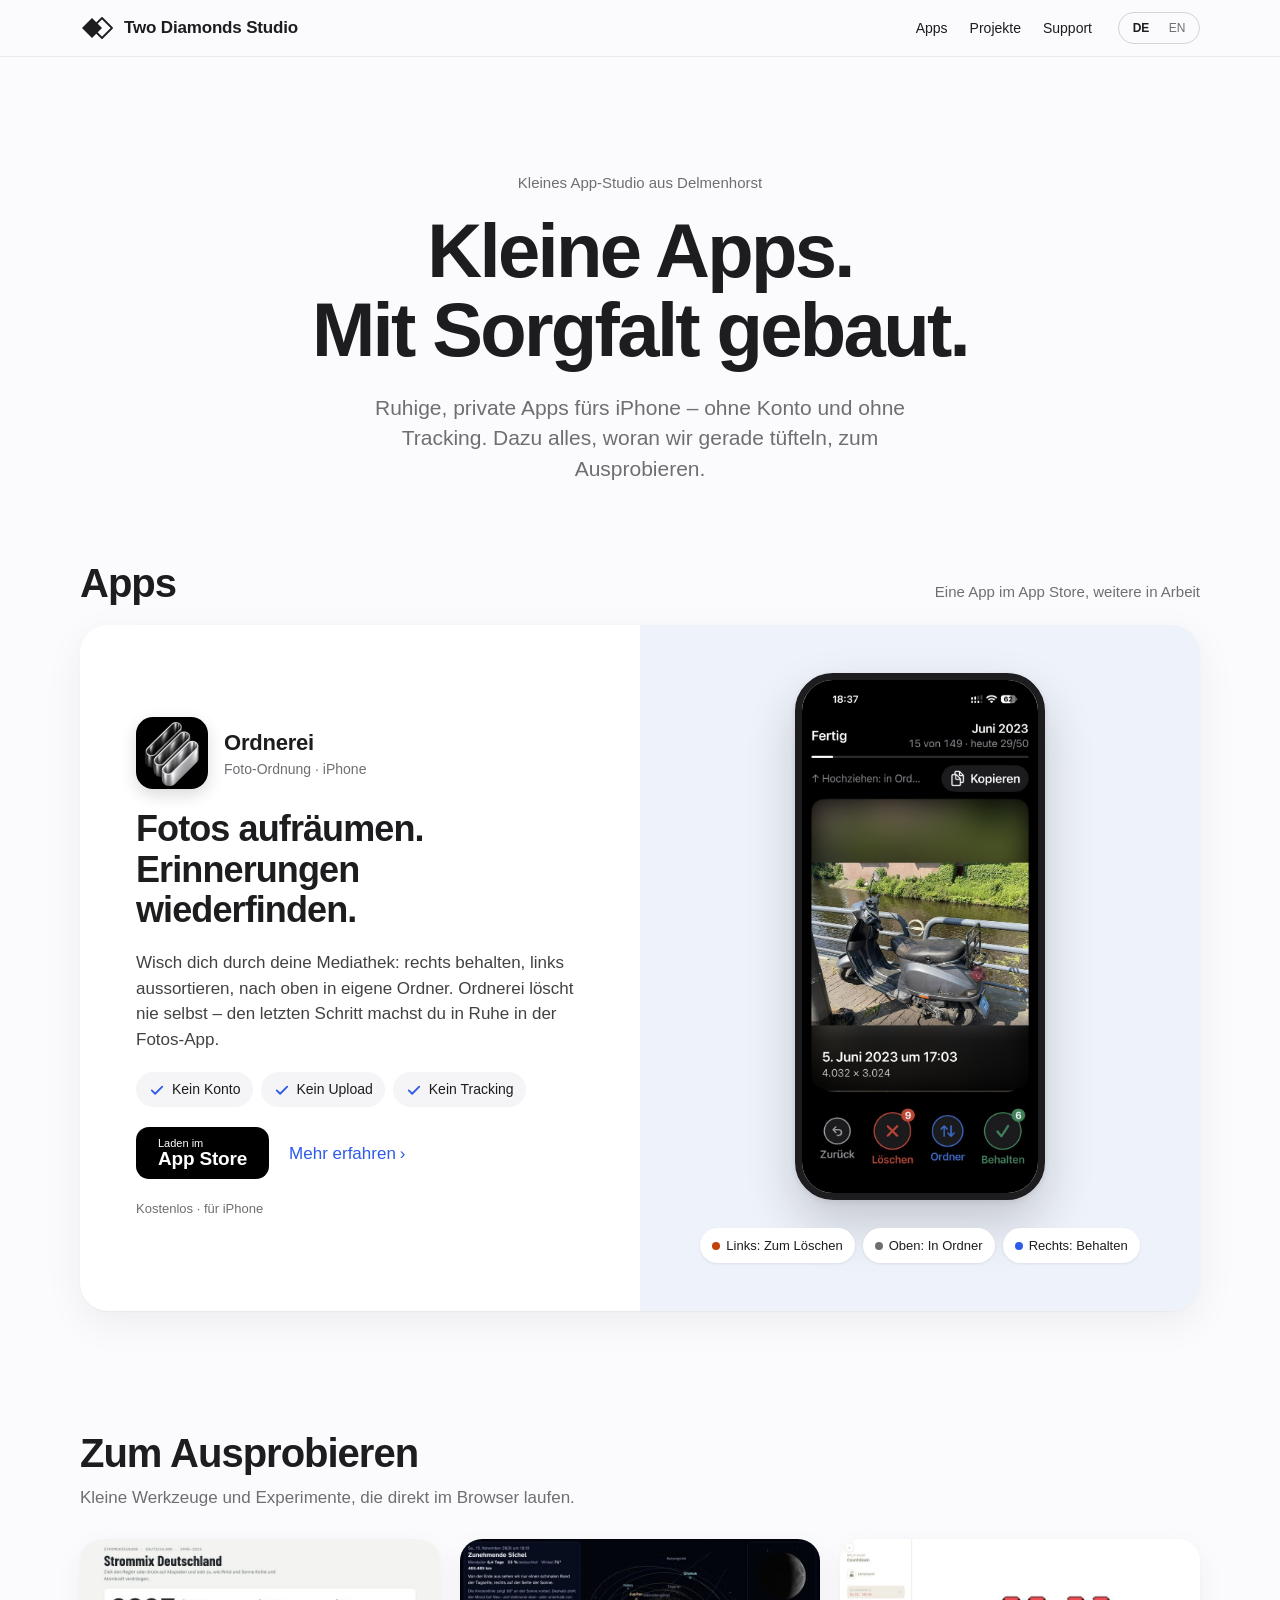
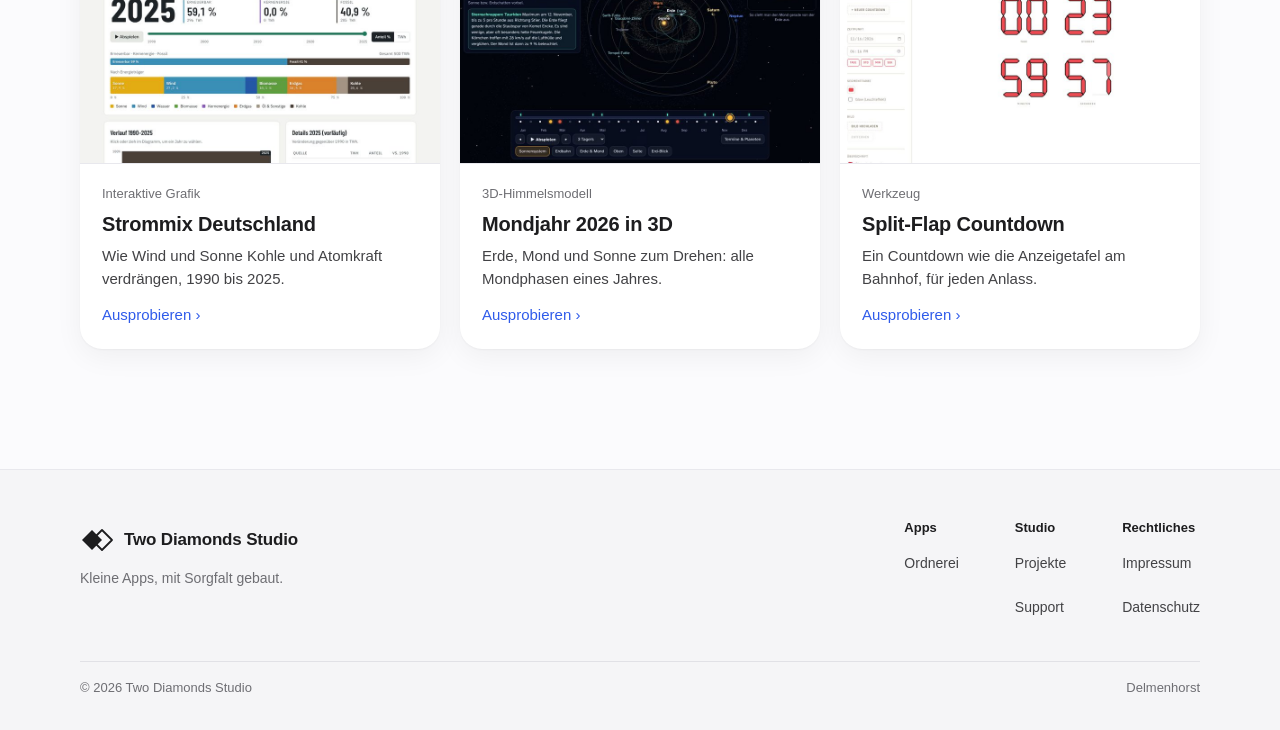
==== commit cdd85f36: "Echter Ordnerei-Screenshot, Kontakt hallo@twodiamondsstudio.com Co-Authored-By: Claude Fable 5.2 <no" ====
--- a/index.html
+++ b/index.html
@@ -3,7 +3,7 @@
 <a class="skip" href="#main">Zum Inhalt</a>
 <header class="site-header"><div class="wrap bar"><a class="brand" href="/"><svg class="mark" viewBox="0 0 34 24" width="34" height="24" aria-hidden="true"><path d="M12 2 22 12 12 22 2 12Z" fill="#1D1D1F"/><path d="M22 2 32 12 22 22 12 12Z" fill="none" stroke="#1D1D1F" stroke-width="1.8" stroke-linejoin="round"/></svg><span>Two Diamonds Studio</span></a><nav class="main-nav" aria-label="Hauptnavigation"><a href="/#apps">Apps</a><a href="/#projekte">Projekte</a><a href="/support/">Support</a></nav><nav class="languages" aria-label="Sprache"><a href="/" lang="de" hreflang="de" aria-current="page">DE</a><a href="/en/" lang="en" hreflang="en">EN</a></nav></div></header>
 <main id="main"><section class="wrap hero reveal"><p class="kicker">Kleines App-Studio aus Delmenhorst</p><h1>Kleine Apps.<br>Mit Sorgfalt gebaut.</h1><p class="lead">Ruhige, private Apps fürs iPhone – ohne Konto und ohne Tracking. Dazu alles, woran wir gerade tüfteln, zum Ausprobieren.</p></section>
-<section class="wrap" id="apps"><div class="sec-head reveal"><h2>Apps</h2><p>Eine App im App Store, weitere in Arbeit</p></div><article class="feature reveal"><div class="feature-text"><div class="app-id"><img src="/assets/ordnerei-icon.png" width="72" height="72" alt=""><div><p class="app-name">Ordnerei</p><p class="app-kind">Foto-Ordnung · iPhone</p></div></div><h3>Fotos aufräumen.<br>Erinnerungen wiederfinden.</h3><p>Wisch dich durch deine Mediathek: rechts behalten, links aussortieren, nach oben in eigene Ordner. Ordnerei löscht nie selbst – den letzten Schritt machst du in Ruhe in der Fotos-App.</p><ul class="chips"><li><svg viewBox="0 0 24 24" width="18" height="18" fill="none" stroke="currentColor" stroke-width="2.4" stroke-linecap="round" stroke-linejoin="round" aria-hidden="true"><path d="M5 12.5l4.5 4.5L19 7.5"/></svg>Kein Konto</li><li><svg viewBox="0 0 24 24" width="18" height="18" fill="none" stroke="currentColor" stroke-width="2.4" stroke-linecap="round" stroke-linejoin="round" aria-hidden="true"><path d="M5 12.5l4.5 4.5L19 7.5"/></svg>Kein Upload</li><li><svg viewBox="0 0 24 24" width="18" height="18" fill="none" stroke="currentColor" stroke-width="2.4" stroke-linecap="round" stroke-linejoin="round" aria-hidden="true"><path d="M5 12.5l4.5 4.5L19 7.5"/></svg>Kein Tracking</li></ul><div class="cta"><a class="store" href="https://apps.apple.com/de/app/ordnerei/id6831153735" aria-label="Ordnerei im App Store laden"><span>Laden im</span><strong>App Store</strong></a><a class="more" href="/ordnerei/">Mehr erfahren <span aria-hidden="true">›</span></a></div><p class="fine">Kostenlos · für iPhone</p></div><div class="visual"><div class="stack" aria-hidden="true"><i class="c3"></i><i class="c2"></i><div class="c1"><div class="photo"><svg width="56" height="56" viewBox="0 0 24 24" fill="none" stroke="currentColor" stroke-width="1.5" stroke-linecap="round" stroke-linejoin="round"><rect x="3" y="4" width="18" height="16" rx="2"/><circle cx="9" cy="10" r="2"/><path d="M3 18l6-6 4 4 3-3 5 5"/></svg></div><div class="meta"><b>Sommer 2019</b><span>12 / 214</span></div></div></div><ul class="legend"><li><i style="background:#C2410C"></i>Links: Zum Löschen</li><li><i style="background:#6E6E73"></i>Oben: In Ordner</li><li><i style="background:var(--accent)"></i>Rechts: Behalten</li></ul></div></article></section>
+<section class="wrap" id="apps"><div class="sec-head reveal"><h2>Apps</h2><p>Eine App im App Store, weitere in Arbeit</p></div><article class="feature reveal"><div class="feature-text"><div class="app-id"><img src="/assets/ordnerei-icon.png" width="72" height="72" alt=""><div><p class="app-name">Ordnerei</p><p class="app-kind">Foto-Ordnung · iPhone</p></div></div><h3>Fotos aufräumen.<br>Erinnerungen wiederfinden.</h3><p>Wisch dich durch deine Mediathek: rechts behalten, links aussortieren, nach oben in eigene Ordner. Ordnerei löscht nie selbst – den letzten Schritt machst du in Ruhe in der Fotos-App.</p><ul class="chips"><li><svg viewBox="0 0 24 24" width="18" height="18" fill="none" stroke="currentColor" stroke-width="2.4" stroke-linecap="round" stroke-linejoin="round" aria-hidden="true"><path d="M5 12.5l4.5 4.5L19 7.5"/></svg>Kein Konto</li><li><svg viewBox="0 0 24 24" width="18" height="18" fill="none" stroke="currentColor" stroke-width="2.4" stroke-linecap="round" stroke-linejoin="round" aria-hidden="true"><path d="M5 12.5l4.5 4.5L19 7.5"/></svg>Kein Upload</li><li><svg viewBox="0 0 24 24" width="18" height="18" fill="none" stroke="currentColor" stroke-width="2.4" stroke-linecap="round" stroke-linejoin="round" aria-hidden="true"><path d="M5 12.5l4.5 4.5L19 7.5"/></svg>Kein Tracking</li></ul><div class="cta"><a class="store" href="https://apps.apple.com/de/app/ordnerei/id6831153735" aria-label="Ordnerei im App Store laden"><span>Laden im</span><strong>App Store</strong></a><a class="more" href="/ordnerei/">Mehr erfahren <span aria-hidden="true">›</span></a></div><p class="fine">Kostenlos · für iPhone</p></div><div class="visual"><img class="shot" src="/assets/ordnerei-screen.jpg" width="640" height="1391" alt="Ordnerei auf dem iPhone: ein Foto mit den Knöpfen Zurück, Löschen, Ordner und Behalten" loading="lazy"><ul class="legend"><li><i style="background:#C2410C"></i>Links: Zum Löschen</li><li><i style="background:#6E6E73"></i>Oben: In Ordner</li><li><i style="background:var(--accent)"></i>Rechts: Behalten</li></ul></div></article></section>
 <section class="wrap projects" id="projekte"><div class="reveal"><h2>Zum Ausprobieren</h2><p class="sub">Kleine Werkzeuge und Experimente, die direkt im Browser laufen.</p></div><div class="grid"><a class="tile reveal" href="/projekte/strommix/"><img src="/assets/projekte/strommix.jpg" width="800" height="500" alt="" loading="lazy"><div><span class="kind">Interaktive Grafik</span><span class="name">Strommix Deutschland</span><span class="blurb">Wie Wind und Sonne Kohle und Atomkraft verdrängen, 1990 bis 2025.</span><span class="go">Ausprobieren <span aria-hidden="true">›</span></span></div></a><a class="tile reveal" href="/projekte/mondjahr/"><img src="/assets/projekte/mondjahr.jpg" width="800" height="500" alt="" loading="lazy"><div><span class="kind">3D-Himmelsmodell</span><span class="name">Mondjahr 2026 in 3D</span><span class="blurb">Erde, Mond und Sonne zum Drehen: alle Mondphasen eines Jahres.</span><span class="go">Ausprobieren <span aria-hidden="true">›</span></span></div></a><a class="tile reveal" href="/projekte/countdown/"><img src="/assets/projekte/countdown.jpg" width="800" height="500" alt="" loading="lazy"><div><span class="kind">Werkzeug</span><span class="name">Split-Flap Countdown</span><span class="blurb">Ein Countdown wie die Anzeigetafel am Bahnhof, für jeden Anlass.</span><span class="go">Ausprobieren <span aria-hidden="true">›</span></span></div></a></div></section>
 </main>
 <footer class="site-footer"><div class="wrap foot-top"><div class="foot-brand"><span class="brand"><svg class="mark" viewBox="0 0 34 24" width="34" height="24" aria-hidden="true"><path d="M12 2 22 12 12 22 2 12Z" fill="#1D1D1F"/><path d="M22 2 32 12 22 22 12 12Z" fill="none" stroke="#1D1D1F" stroke-width="1.8" stroke-linejoin="round"/></svg><span>Two Diamonds Studio</span></span><p>Kleine Apps, mit Sorgfalt gebaut.</p></div><div class="foot-cols"><nav aria-label="Apps"><p>Apps</p><a href="/ordnerei/">Ordnerei</a></nav><nav aria-label="Studio"><p>Studio</p><a href="/#projekte">Projekte</a><a href="/support/">Support</a></nav><nav aria-label="Rechtliches"><p>Rechtliches</p><a href="/impressum/">Impressum</a><a href="/datenschutz/">Datenschutz</a></nav></div></div><div class="wrap foot-bottom"><span>© 2026 Two Diamonds Studio</span><span>Delmenhorst</span></div></footer>
--- a/assets/style.css
+++ b/assets/style.css
@@ -56,6 +56,7 @@
 .fine{font-size:13px;color:var(--muted)}
 .fine a{display:inline-flex;align-items:center;min-height:44px;font-size:15px}
 .visual{flex:1 1 380px;min-width:0;min-height:400px;background:var(--tint);display:flex;flex-direction:column;align-items:center;justify-content:center;gap:28px;padding:48px 20px}
+.shot{width:min(250px,70%);height:auto;border-radius:38px;border:7px solid #1D1D1F;background:#000;box-shadow:0 2px 6px rgba(0,0,0,.08),0 24px 50px rgba(29,29,31,.2)}
 .stack{position:relative;width:260px;height:330px}
 .stack i,.stack .c1{position:absolute;left:20px;width:220px;height:300px;border-radius:22px}
 .stack .c3{top:14px;background:#D5DCEC;transform:rotate(-9deg)}
